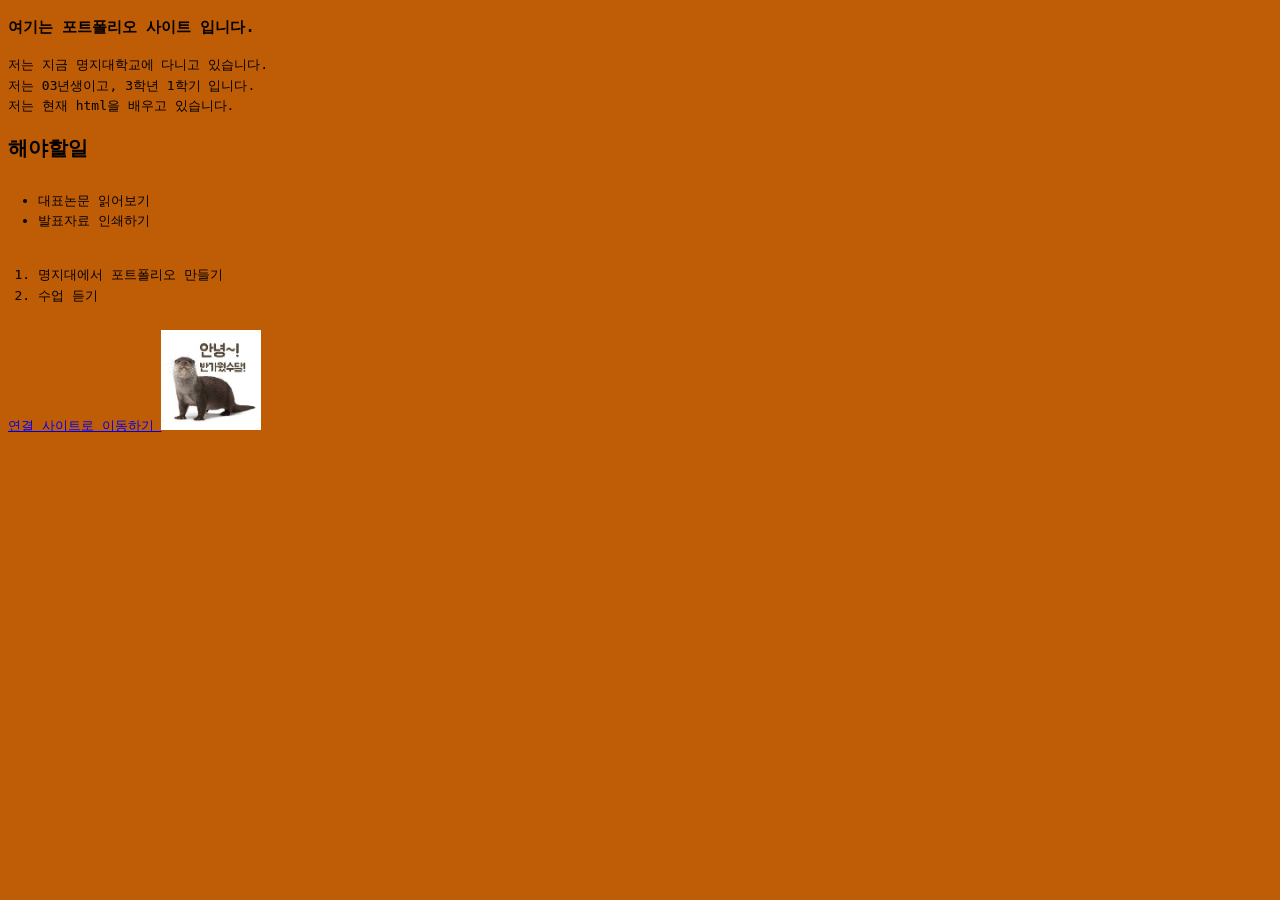
==== index.html @ 7ab789d8 "main 파일 이름 변경(index.html)" ====
<!DOCTYPE html>
<html lang='ko'>
<head>
	<title>황어진의 포트폴리오</title>
	<link rel='stylesheet' href='./main.css'>
</head>
<body>
	<div class='container'>
	<h3>여기는 포트폴리오 사이트 입니다.</h3>
	<p> 저는 지금 명지대학교에 다니고 있습니다. <br>
	저는 03년생이고, 3학년 1학기 입니다. <br>
	저는 현재 html을 배우고 있습니다.</p>
	</div>



	<div>
	<h2>해야할일</h2>
	<ul>
		<li>대표논문 읽어보기</li>
		<li>발표자료 인쇄하기</li>
	</ul>
	<ol>
		<li>명지대에서 포트폴리오 만들기</li>
		<li>수업 듣기</li>
	</ol>
	</div>

	<div>
	<a href='https://www.naver.com/'>
	연결 사이트로 이동하기 </a>

	<img src='./image/sudal.jpg'
	alt='대표이미지사진'>
	</div>

</body>
---- main.css ----
body {
	background : #BF5C06;
	font-family: monospace;
	line-height: 1.6; 
}

ul, ol {
	padding: 10px 30px;
}
img{
	width: 100px;
	height: 100px;
}
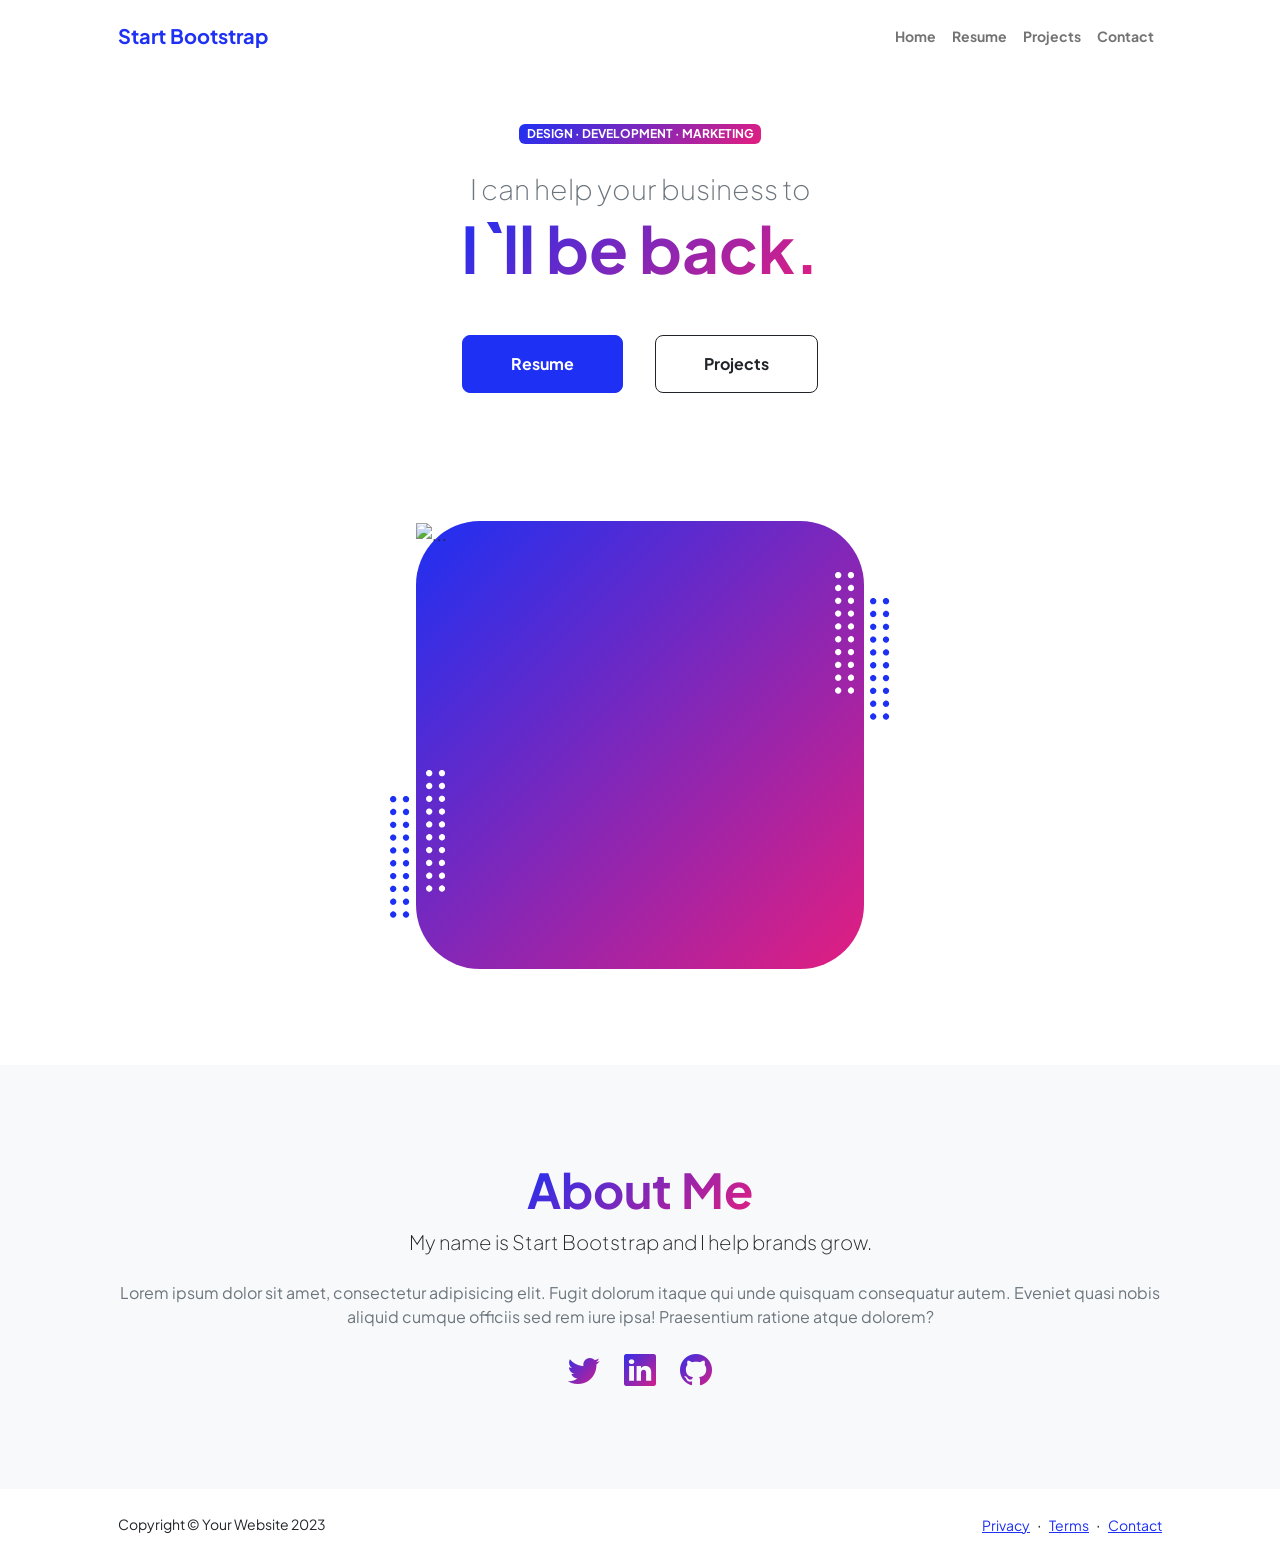
==== commit f69d9b03: "port" ====
--- a/index.html
+++ b/index.html
@@ -1,37 +1,219 @@
 <!DOCTYPE html>
-<html lang='ko'>
-<head>
-	<title>황어진의 포트폴리오</title>
-	<link rel='stylesheet' href='./main.css'>
-</head>
-<body>
-	<div class='container'>
-	<h3>여기는 포트폴리오 사이트 입니다.</h3>
-	<p> 저는 지금 명지대학교에 다니고 있습니다. <br>
-	저는 03년생이고, 3학년 1학기 입니다. <br>
-	저는 현재 html을 배우고 있습니다.</p>
-	</div>
-
-
-
-	<div>
-	<h2>해야할일</h2>
-	<ul>
-		<li>대표논문 읽어보기</li>
-		<li>발표자료 인쇄하기</li>
-	</ul>
-	<ol>
-		<li>명지대에서 포트폴리오 만들기</li>
-		<li>수업 듣기</li>
-	</ol>
-	</div>
-
-	<div>
-	<a href='https://www.naver.com/'>
-	연결 사이트로 이동하기 </a>
-
-	<img src='./image/sudal.jpg'
-	alt='대표이미지사진'>
-	</div>
-
-</body>+<html lang="en">
+    <head>
+        <meta charset="utf-8" />
+        <meta name="viewport" content="width=device-width, initial-scale=1, shrink-to-fit=no" />
+        <meta name="description" content="" />
+        <meta name="author" content="" />
+        <title>Personal - Start Bootstrap Theme</title>
+        <!-- Favicon-->
+        <link rel="icon" type="image/x-icon" href="assets/favicon.ico" />
+        <!-- Custom Google font-->
+        <link rel="preconnect" href="https://fonts.googleapis.com" />
+        <link rel="preconnect" href="https://fonts.gstatic.com" crossorigin />
+        <link href="https://fonts.googleapis.com/css2?family=Plus+Jakarta+Sans:wght@100;200;300;400;500;600;700;800;900&amp;display=swap" rel="stylesheet" />
+        <!-- Bootstrap icons-->
+        <link href="https://cdn.jsdelivr.net/npm/bootstrap-icons@1.8.1/font/bootstrap-icons.css" rel="stylesheet" />
+        <!-- Core theme CSS (includes Bootstrap)-->
+        <link href="css/styles.css" rel="stylesheet" />
+    </head>
+    <body class="d-flex flex-column h-100">
+        <main class="flex-shrink-0">
+            <!-- Navigation-->
+            <nav class="navbar navbar-expand-lg navbar-light bg-white py-3">
+                <div class="container px-5">
+                    <a class="navbar-brand" href="index.html"><span class="fw-bolder text-primary">Start Bootstrap</span></a>
+                    <button class="navbar-toggler" type="button" data-bs-toggle="collapse" data-bs-target="#navbarSupportedContent" aria-controls="navbarSupportedContent" aria-expanded="false" aria-label="Toggle navigation"><span class="navbar-toggler-icon"></span></button>
+                    <div class="collapse navbar-collapse" id="navbarSupportedContent">
+                        <ul class="navbar-nav ms-auto mb-2 mb-lg-0 small fw-bolder">
+                            <li class="nav-item"><a class="nav-link" href="index.html">Home</a></li>
+                            <li class="nav-item"><a class="nav-link" href="resume.html">Resume</a></li>
+                            <li class="nav-item"><a class="nav-link" href="projects.html">Projects</a></li>
+                            <li class="nav-item"><a class="nav-link" href="contact.html">Contact</a></li>
+                        </ul>
+                    </div>
+                </div>
+            </nav>
+            <!-- Header-->
+            <header class="py-5">
+                <div class="container px-5 pb-5">
+                    <div class="row gx-5 align-items-center">
+                        <div class="col-xxl-5">
+                            <!-- Header text content-->
+                            <div class="text-center text-xxl-start">
+                                <div class="badge bg-gradient-primary-to-secondary text-white mb-4"><div class="text-uppercase">Design &middot; Development &middot; Marketing</div></div>
+                                <div class="fs-3 fw-light text-muted">I can help your business to</div>
+                                <h1 class="display-3 fw-bolder mb-5"><span class="text-gradient d-inline">I`ll be back.</span></h1>
+                                <div class="d-grid gap-3 d-sm-flex justify-content-sm-center justify-content-xxl-start mb-3">
+                                    <a class="btn btn-primary btn-lg px-5 py-3 me-sm-3 fs-6 fw-bolder" href="resume.html">Resume</a>
+                                    <a class="btn btn-outline-dark btn-lg px-5 py-3 fs-6 fw-bolder" href="projects.html">Projects</a>
+                                </div>
+                            </div>
+                        </div>
+                        <div class="col-xxl-7">
+                            <!-- Header profile picture-->
+                            <div class="d-flex justify-content-center mt-5 mt-xxl-0">
+                                <div class="profile bg-gradient-primary-to-secondary">
+                                    <!-- TIP: For best results, use a photo with a transparent background like the demo example below-->
+                                    <!-- Watch a tutorial on how to do this on YouTube (link)-->
+                                    <img class="lee-img" src="assets/
+                                    lee.png" alt="..." />
+                                    <div class="dots-1">
+                                        <!-- SVG Dots-->
+                                        <svg version="1.1" xmlns="http://www.w3.org/2000/svg" xmlns:xlink="http://www.w3.org/1999/xlink" x="0px" y="0px" viewBox="0 0 191.6 1215.4" style="enable-background: new 0 0 191.6 1215.4" xml:space="preserve">
+                                            <g transform="translate(0.000000,1280.000000) scale(0.100000,-0.100000)">
+                                                <path d="M227.7,12788.6c-105-35-200-141-222-248c-43-206,163-412,369-369c155,32,275,190,260,339c-11,105-90,213-190,262        C383.7,12801.6,289.7,12808.6,227.7,12788.6z"></path>
+                                                <path d="M1507.7,12788.6c-151-50-253-216-222-362c25-119,136-230,254-255c194-41,395,142,375,339c-11,105-90,213-190,262        C1663.7,12801.6,1569.7,12808.6,1507.7,12788.6z"></path>
+                                                <path d="M227.7,11508.6c-105-35-200-141-222-248c-43-206,163-412,369-369c155,32,275,190,260,339c-11,105-90,213-190,262        C383.7,11521.6,289.7,11528.6,227.7,11508.6z"></path>
+                                                <path d="M1507.7,11508.6c-151-50-253-216-222-362c25-119,136-230,254-255c194-41,395,142,375,339c-11,105-90,213-190,262        C1663.7,11521.6,1569.7,11528.6,1507.7,11508.6z"></path>
+                                                <path d="M227.7,10228.6c-105-35-200-141-222-248c-43-206,163-412,369-369c155,32,275,190,260,339c-11,105-90,213-190,262        C383.7,10241.6,289.7,10248.6,227.7,10228.6z"></path>
+                                                <path d="M1507.7,10228.6c-105-35-200-141-222-248c-43-206,163-412,369-369c155,32,275,190,260,339c-11,105-90,213-190,262        C1663.7,10241.6,1569.7,10248.6,1507.7,10228.6z"></path>
+                                                <path d="M227.7,8948.6c-105-35-200-141-222-248c-43-206,163-412,369-369c155,32,275,190,260,339c-11,105-90,213-190,262        C383.7,8961.6,289.7,8968.6,227.7,8948.6z"></path>
+                                                <path d="M1507.7,8948.6c-105-35-200-141-222-248c-43-206,163-412,369-369c155,32,275,190,260,339c-11,105-90,213-190,262        C1663.7,8961.6,1569.7,8968.6,1507.7,8948.6z"></path>
+                                                <path d="M227.7,7668.6c-105-35-200-141-222-248c-43-206,163-412,369-369c155,32,275,190,260,339c-11,105-90,213-190,262        C383.7,7681.6,289.7,7688.6,227.7,7668.6z"></path>
+                                                <path d="M1507.7,7668.6c-105-35-200-141-222-248c-43-206,163-412,369-369c155,32,275,190,260,339c-11,105-90,213-190,262        C1663.7,7681.6,1569.7,7688.6,1507.7,7668.6z"></path>
+                                                <path d="M227.7,6388.6c-105-35-200-141-222-248c-43-206,163-412,369-369c155,32,275,190,260,339c-11,105-90,213-190,262        C383.7,6401.6,289.7,6408.6,227.7,6388.6z"></path>
+                                                <path d="M1507.7,6388.6c-105-35-200-141-222-248c-43-206,163-412,369-369c155,32,275,190,260,339c-11,105-90,213-190,262        C1663.7,6401.6,1569.7,6408.6,1507.7,6388.6z"></path>
+                                                <path d="M227.7,5108.6c-105-35-200-141-222-248c-43-206,163-412,369-369c155,32,275,190,260,339c-11,105-90,213-190,262        C383.7,5121.6,289.7,5128.6,227.7,5108.6z"></path>
+                                                <path d="M1507.7,5108.6c-105-35-200-141-222-248c-43-206,163-412,369-369c155,32,275,190,260,339c-11,105-90,213-190,262        C1663.7,5121.6,1569.7,5128.6,1507.7,5108.6z"></path>
+                                                <path d="M227.7,3828.6c-105-35-200-141-222-248c-43-206,163-412,369-369c155,32,275,190,260,339c-11,105-90,213-190,262        C383.7,3841.6,289.7,3848.6,227.7,3828.6z"></path>
+                                                <path d="M1507.7,3828.6c-105-35-200-141-222-248c-43-206,163-412,369-369c155,32,275,190,260,339c-11,105-90,213-190,262        C1663.7,3841.6,1569.7,3848.6,1507.7,3828.6z"></path>
+                                                <path d="M227.7,2548.6c-105-35-200-141-222-248c-43-206,163-412,369-369c155,32,275,190,260,339c-11,105-90,213-190,262        C383.7,2561.6,289.7,2568.6,227.7,2548.6z"></path>
+                                                <path d="M1507.7,2548.6c-105-35-200-141-222-248c-43-206,163-412,369-369c155,32,275,190,260,339c-11,105-90,213-190,262        C1663.7,2561.6,1569.7,2568.6,1507.7,2548.6z"></path>
+                                                <path d="M227.7,1268.6c-105-35-200-141-222-248c-43-206,163-412,369-369c155,32,275,190,260,339c-11,105-90,213-190,262        C383.7,1281.6,289.7,1288.6,227.7,1268.6z"></path>
+                                                <path d="M1507.7,1268.6c-105-35-200-141-222-248c-43-206,163-412,369-369c155,32,275,190,260,339c-11,105-90,213-190,262        C1663.7,1281.6,1569.7,1288.6,1507.7,1268.6z"></path>
+                                            </g>
+                                        </svg>
+                                        <!-- END of SVG dots-->
+                                    </div>
+                                    <div class="dots-2">
+                                        <!-- SVG Dots-->
+                                        <svg version="1.1" xmlns="http://www.w3.org/2000/svg" xmlns:xlink="http://www.w3.org/1999/xlink" x="0px" y="0px" viewBox="0 0 191.6 1215.4" style="enable-background: new 0 0 191.6 1215.4" xml:space="preserve">
+                                            <g transform="translate(0.000000,1280.000000) scale(0.100000,-0.100000)">
+                                                <path d="M227.7,12788.6c-105-35-200-141-222-248c-43-206,163-412,369-369c155,32,275,190,260,339c-11,105-90,213-190,262        C383.7,12801.6,289.7,12808.6,227.7,12788.6z"></path>
+                                                <path d="M1507.7,12788.6c-151-50-253-216-222-362c25-119,136-230,254-255c194-41,395,142,375,339c-11,105-90,213-190,262        C1663.7,12801.6,1569.7,12808.6,1507.7,12788.6z"></path>
+                                                <path d="M227.7,11508.6c-105-35-200-141-222-248c-43-206,163-412,369-369c155,32,275,190,260,339c-11,105-90,213-190,262        C383.7,11521.6,289.7,11528.6,227.7,11508.6z"></path>
+                                                <path d="M1507.7,11508.6c-151-50-253-216-222-362c25-119,136-230,254-255c194-41,395,142,375,339c-11,105-90,213-190,262        C1663.7,11521.6,1569.7,11528.6,1507.7,11508.6z"></path>
+                                                <path d="M227.7,10228.6c-105-35-200-141-222-248c-43-206,163-412,369-369c155,32,275,190,260,339c-11,105-90,213-190,262        C383.7,10241.6,289.7,10248.6,227.7,10228.6z"></path>
+                                                <path d="M1507.7,10228.6c-105-35-200-141-222-248c-43-206,163-412,369-369c155,32,275,190,260,339c-11,105-90,213-190,262        C1663.7,10241.6,1569.7,10248.6,1507.7,10228.6z"></path>
+                                                <path d="M227.7,8948.6c-105-35-200-141-222-248c-43-206,163-412,369-369c155,32,275,190,260,339c-11,105-90,213-190,262        C383.7,8961.6,289.7,8968.6,227.7,8948.6z"></path>
+                                                <path d="M1507.7,8948.6c-105-35-200-141-222-248c-43-206,163-412,369-369c155,32,275,190,260,339c-11,105-90,213-190,262        C1663.7,8961.6,1569.7,8968.6,1507.7,8948.6z"></path>
+                                                <path d="M227.7,7668.6c-105-35-200-141-222-248c-43-206,163-412,369-369c155,32,275,190,260,339c-11,105-90,213-190,262        C383.7,7681.6,289.7,7688.6,227.7,7668.6z"></path>
+                                                <path d="M1507.7,7668.6c-105-35-200-141-222-248c-43-206,163-412,369-369c155,32,275,190,260,339c-11,105-90,213-190,262        C1663.7,7681.6,1569.7,7688.6,1507.7,7668.6z"></path>
+                                                <path d="M227.7,6388.6c-105-35-200-141-222-248c-43-206,163-412,369-369c155,32,275,190,260,339c-11,105-90,213-190,262        C383.7,6401.6,289.7,6408.6,227.7,6388.6z"></path>
+                                                <path d="M1507.7,6388.6c-105-35-200-141-222-248c-43-206,163-412,369-369c155,32,275,190,260,339c-11,105-90,213-190,262        C1663.7,6401.6,1569.7,6408.6,1507.7,6388.6z"></path>
+                                                <path d="M227.7,5108.6c-105-35-200-141-222-248c-43-206,163-412,369-369c155,32,275,190,260,339c-11,105-90,213-190,262        C383.7,5121.6,289.7,5128.6,227.7,5108.6z"></path>
+                                                <path d="M1507.7,5108.6c-105-35-200-141-222-248c-43-206,163-412,369-369c155,32,275,190,260,339c-11,105-90,213-190,262        C1663.7,5121.6,1569.7,5128.6,1507.7,5108.6z"></path>
+                                                <path d="M227.7,3828.6c-105-35-200-141-222-248c-43-206,163-412,369-369c155,32,275,190,260,339c-11,105-90,213-190,262        C383.7,3841.6,289.7,3848.6,227.7,3828.6z"></path>
+                                                <path d="M1507.7,3828.6c-105-35-200-141-222-248c-43-206,163-412,369-369c155,32,275,190,260,339c-11,105-90,213-190,262        C1663.7,3841.6,1569.7,3848.6,1507.7,3828.6z"></path>
+                                                <path d="M227.7,2548.6c-105-35-200-141-222-248c-43-206,163-412,369-369c155,32,275,190,260,339c-11,105-90,213-190,262        C383.7,2561.6,289.7,2568.6,227.7,2548.6z"></path>
+                                                <path d="M1507.7,2548.6c-105-35-200-141-222-248c-43-206,163-412,369-369c155,32,275,190,260,339c-11,105-90,213-190,262        C1663.7,2561.6,1569.7,2568.6,1507.7,2548.6z"></path>
+                                                <path d="M227.7,1268.6c-105-35-200-141-222-248c-43-206,163-412,369-369c155,32,275,190,260,339c-11,105-90,213-190,262        C383.7,1281.6,289.7,1288.6,227.7,1268.6z"></path>
+                                                <path d="M1507.7,1268.6c-105-35-200-141-222-248c-43-206,163-412,369-369c155,32,275,190,260,339c-11,105-90,213-190,262        C1663.7,1281.6,1569.7,1288.6,1507.7,1268.6z"></path>
+                                            </g>
+                                        </svg>
+                                        <!-- END of SVG dots-->
+                                    </div>
+                                    <div class="dots-3">
+                                        <!-- SVG Dots-->
+                                        <svg version="1.1" xmlns="http://www.w3.org/2000/svg" xmlns:xlink="http://www.w3.org/1999/xlink" x="0px" y="0px" viewBox="0 0 191.6 1215.4" style="enable-background: new 0 0 191.6 1215.4" xml:space="preserve">
+                                            <g transform="translate(0.000000,1280.000000) scale(0.100000,-0.100000)">
+                                                <path d="M227.7,12788.6c-105-35-200-141-222-248c-43-206,163-412,369-369c155,32,275,190,260,339c-11,105-90,213-190,262        C383.7,12801.6,289.7,12808.6,227.7,12788.6z"></path>
+                                                <path d="M1507.7,12788.6c-151-50-253-216-222-362c25-119,136-230,254-255c194-41,395,142,375,339c-11,105-90,213-190,262        C1663.7,12801.6,1569.7,12808.6,1507.7,12788.6z"></path>
+                                                <path d="M227.7,11508.6c-105-35-200-141-222-248c-43-206,163-412,369-369c155,32,275,190,260,339c-11,105-90,213-190,262        C383.7,11521.6,289.7,11528.6,227.7,11508.6z"></path>
+                                                <path d="M1507.7,11508.6c-151-50-253-216-222-362c25-119,136-230,254-255c194-41,395,142,375,339c-11,105-90,213-190,262        C1663.7,11521.6,1569.7,11528.6,1507.7,11508.6z"></path>
+                                                <path d="M227.7,10228.6c-105-35-200-141-222-248c-43-206,163-412,369-369c155,32,275,190,260,339c-11,105-90,213-190,262        C383.7,10241.6,289.7,10248.6,227.7,10228.6z"></path>
+                                                <path d="M1507.7,10228.6c-105-35-200-141-222-248c-43-206,163-412,369-369c155,32,275,190,260,339c-11,105-90,213-190,262        C1663.7,10241.6,1569.7,10248.6,1507.7,10228.6z"></path>
+                                                <path d="M227.7,8948.6c-105-35-200-141-222-248c-43-206,163-412,369-369c155,32,275,190,260,339c-11,105-90,213-190,262        C383.7,8961.6,289.7,8968.6,227.7,8948.6z"></path>
+                                                <path d="M1507.7,8948.6c-105-35-200-141-222-248c-43-206,163-412,369-369c155,32,275,190,260,339c-11,105-90,213-190,262        C1663.7,8961.6,1569.7,8968.6,1507.7,8948.6z"></path>
+                                                <path d="M227.7,7668.6c-105-35-200-141-222-248c-43-206,163-412,369-369c155,32,275,190,260,339c-11,105-90,213-190,262        C383.7,7681.6,289.7,7688.6,227.7,7668.6z"></path>
+                                                <path d="M1507.7,7668.6c-105-35-200-141-222-248c-43-206,163-412,369-369c155,32,275,190,260,339c-11,105-90,213-190,262        C1663.7,7681.6,1569.7,7688.6,1507.7,7668.6z"></path>
+                                                <path d="M227.7,6388.6c-105-35-200-141-222-248c-43-206,163-412,369-369c155,32,275,190,260,339c-11,105-90,213-190,262        C383.7,6401.6,289.7,6408.6,227.7,6388.6z"></path>
+                                                <path d="M1507.7,6388.6c-105-35-200-141-222-248c-43-206,163-412,369-369c155,32,275,190,260,339c-11,105-90,213-190,262        C1663.7,6401.6,1569.7,6408.6,1507.7,6388.6z"></path>
+                                                <path d="M227.7,5108.6c-105-35-200-141-222-248c-43-206,163-412,369-369c155,32,275,190,260,339c-11,105-90,213-190,262        C383.7,5121.6,289.7,5128.6,227.7,5108.6z"></path>
+                                                <path d="M1507.7,5108.6c-105-35-200-141-222-248c-43-206,163-412,369-369c155,32,275,190,260,339c-11,105-90,213-190,262        C1663.7,5121.6,1569.7,5128.6,1507.7,5108.6z"></path>
+                                                <path d="M227.7,3828.6c-105-35-200-141-222-248c-43-206,163-412,369-369c155,32,275,190,260,339c-11,105-90,213-190,262        C383.7,3841.6,289.7,3848.6,227.7,3828.6z"></path>
+                                                <path d="M1507.7,3828.6c-105-35-200-141-222-248c-43-206,163-412,369-369c155,32,275,190,260,339c-11,105-90,213-190,262        C1663.7,3841.6,1569.7,3848.6,1507.7,3828.6z"></path>
+                                                <path d="M227.7,2548.6c-105-35-200-141-222-248c-43-206,163-412,369-369c155,32,275,190,260,339c-11,105-90,213-190,262        C383.7,2561.6,289.7,2568.6,227.7,2548.6z"></path>
+                                                <path d="M1507.7,2548.6c-105-35-200-141-222-248c-43-206,163-412,369-369c155,32,275,190,260,339c-11,105-90,213-190,262        C1663.7,2561.6,1569.7,2568.6,1507.7,2548.6z"></path>
+                                                <path d="M227.7,1268.6c-105-35-200-141-222-248c-43-206,163-412,369-369c155,32,275,190,260,339c-11,105-90,213-190,262        C383.7,1281.6,289.7,1288.6,227.7,1268.6z"></path>
+                                                <path d="M1507.7,1268.6c-105-35-200-141-222-248c-43-206,163-412,369-369c155,32,275,190,260,339c-11,105-90,213-190,262        C1663.7,1281.6,1569.7,1288.6,1507.7,1268.6z"></path>
+                                            </g>
+                                        </svg>
+                                        <!-- END of SVG dots-->
+                                    </div>
+                                    <div class="dots-4">
+                                        <!-- SVG Dots-->
+                                        <svg version="1.1" xmlns="http://www.w3.org/2000/svg" xmlns:xlink="http://www.w3.org/1999/xlink" x="0px" y="0px" viewBox="0 0 191.6 1215.4" style="enable-background: new 0 0 191.6 1215.4" xml:space="preserve">
+                                            <g transform="translate(0.000000,1280.000000) scale(0.100000,-0.100000)">
+                                                <path d="M227.7,12788.6c-105-35-200-141-222-248c-43-206,163-412,369-369c155,32,275,190,260,339c-11,105-90,213-190,262        C383.7,12801.6,289.7,12808.6,227.7,12788.6z"></path>
+                                                <path d="M1507.7,12788.6c-151-50-253-216-222-362c25-119,136-230,254-255c194-41,395,142,375,339c-11,105-90,213-190,262        C1663.7,12801.6,1569.7,12808.6,1507.7,12788.6z"></path>
+                                                <path d="M227.7,11508.6c-105-35-200-141-222-248c-43-206,163-412,369-369c155,32,275,190,260,339c-11,105-90,213-190,262        C383.7,11521.6,289.7,11528.6,227.7,11508.6z"></path>
+                                                <path d="M1507.7,11508.6c-151-50-253-216-222-362c25-119,136-230,254-255c194-41,395,142,375,339c-11,105-90,213-190,262        C1663.7,11521.6,1569.7,11528.6,1507.7,11508.6z"></path>
+                                                <path d="M227.7,10228.6c-105-35-200-141-222-248c-43-206,163-412,369-369c155,32,275,190,260,339c-11,105-90,213-190,262        C383.7,10241.6,289.7,10248.6,227.7,10228.6z"></path>
+                                                <path d="M1507.7,10228.6c-105-35-200-141-222-248c-43-206,163-412,369-369c155,32,275,190,260,339c-11,105-90,213-190,262        C1663.7,10241.6,1569.7,10248.6,1507.7,10228.6z"></path>
+                                                <path d="M227.7,8948.6c-105-35-200-141-222-248c-43-206,163-412,369-369c155,32,275,190,260,339c-11,105-90,213-190,262        C383.7,8961.6,289.7,8968.6,227.7,8948.6z"></path>
+                                                <path d="M1507.7,8948.6c-105-35-200-141-222-248c-43-206,163-412,369-369c155,32,275,190,260,339c-11,105-90,213-190,262        C1663.7,8961.6,1569.7,8968.6,1507.7,8948.6z"></path>
+                                                <path d="M227.7,7668.6c-105-35-200-141-222-248c-43-206,163-412,369-369c155,32,275,190,260,339c-11,105-90,213-190,262        C383.7,7681.6,289.7,7688.6,227.7,7668.6z"></path>
+                                                <path d="M1507.7,7668.6c-105-35-200-141-222-248c-43-206,163-412,369-369c155,32,275,190,260,339c-11,105-90,213-190,262        C1663.7,7681.6,1569.7,7688.6,1507.7,7668.6z"></path>
+                                                <path d="M227.7,6388.6c-105-35-200-141-222-248c-43-206,163-412,369-369c155,32,275,190,260,339c-11,105-90,213-190,262        C383.7,6401.6,289.7,6408.6,227.7,6388.6z"></path>
+                                                <path d="M1507.7,6388.6c-105-35-200-141-222-248c-43-206,163-412,369-369c155,32,275,190,260,339c-11,105-90,213-190,262        C1663.7,6401.6,1569.7,6408.6,1507.7,6388.6z"></path>
+                                                <path d="M227.7,5108.6c-105-35-200-141-222-248c-43-206,163-412,369-369c155,32,275,190,260,339c-11,105-90,213-190,262        C383.7,5121.6,289.7,5128.6,227.7,5108.6z"></path>
+                                                <path d="M1507.7,5108.6c-105-35-200-141-222-248c-43-206,163-412,369-369c155,32,275,190,260,339c-11,105-90,213-190,262        C1663.7,5121.6,1569.7,5128.6,1507.7,5108.6z"></path>
+                                                <path d="M227.7,3828.6c-105-35-200-141-222-248c-43-206,163-412,369-369c155,32,275,190,260,339c-11,105-90,213-190,262        C383.7,3841.6,289.7,3848.6,227.7,3828.6z"></path>
+                                                <path d="M1507.7,3828.6c-105-35-200-141-222-248c-43-206,163-412,369-369c155,32,275,190,260,339c-11,105-90,213-190,262        C1663.7,3841.6,1569.7,3848.6,1507.7,3828.6z"></path>
+                                                <path d="M227.7,2548.6c-105-35-200-141-222-248c-43-206,163-412,369-369c155,32,275,190,260,339c-11,105-90,213-190,262        C383.7,2561.6,289.7,2568.6,227.7,2548.6z"></path>
+                                                <path d="M1507.7,2548.6c-105-35-200-141-222-248c-43-206,163-412,369-369c155,32,275,190,260,339c-11,105-90,213-190,262        C1663.7,2561.6,1569.7,2568.6,1507.7,2548.6z"></path>
+                                                <path d="M227.7,1268.6c-105-35-200-141-222-248c-43-206,163-412,369-369c155,32,275,190,260,339c-11,105-90,213-190,262        C383.7,1281.6,289.7,1288.6,227.7,1268.6z"></path>
+                                                <path d="M1507.7,1268.6c-105-35-200-141-222-248c-43-206,163-412,369-369c155,32,275,190,260,339c-11,105-90,213-190,262        C1663.7,1281.6,1569.7,1288.6,1507.7,1268.6z"></path>
+                                            </g>
+                                        </svg>
+                                        <!-- END of SVG dots-->
+                                    </div>
+                                </div>
+                            </div>
+                        </div>
+                    </div>
+                </div>
+            </header>
+            <!-- About Section-->
+            <section class="bg-light py-5">
+                <div class="container px-5">
+                    <div class="row gx-5 justify-content-center">
+                        <div class="col-xxl-8">
+                            <div class="text-center my-5">
+                                <h2 class="display-5 fw-bolder"><span class="text-gradient d-inline">About Me</span></h2>
+                                <p class="lead fw-light mb-4">My name is Start Bootstrap and I help brands grow.</p>
+                                <p class="text-muted">Lorem ipsum dolor sit amet, consectetur adipisicing elit. Fugit dolorum itaque qui unde quisquam consequatur autem. Eveniet quasi nobis aliquid cumque officiis sed rem iure ipsa! Praesentium ratione atque dolorem?</p>
+                                <div class="d-flex justify-content-center fs-2 gap-4">
+                                    <a class="text-gradient" href="#!"><i class="bi bi-twitter"></i></a>
+                                    <a class="text-gradient" href="#!"><i class="bi bi-linkedin"></i></a>
+                                    <a class="text-gradient" href="#!"><i class="bi bi-github"></i></a>
+                                </div>
+                            </div>
+                        </div>
+                    </div>
+                </div>
+            </section>
+        </main>
+        <!-- Footer-->
+        <footer class="bg-white py-4 mt-auto">
+            <div class="container px-5">
+                <div class="row align-items-center justify-content-between flex-column flex-sm-row">
+                    <div class="col-auto"><div class="small m-0">Copyright &copy; Your Website 2023</div></div>
+                    <div class="col-auto">
+                        <a class="small" href="#!">Privacy</a>
+                        <span class="mx-1">&middot;</span>
+                        <a class="small" href="#!">Terms</a>
+                        <span class="mx-1">&middot;</span>
+                        <a class="small" href="#!">Contact</a>
+                    </div>
+                </div>
+            </div>
+        </footer>
+        <!-- Bootstrap core JS-->
+        <script src="https://cdn.jsdelivr.net/npm/bootstrap@5.2.3/dist/js/bootstrap.bundle.min.js"></script>
+        <!-- Core theme JS-->
+        <script src="js/scripts.js"></script>
+    </body>
+</html>
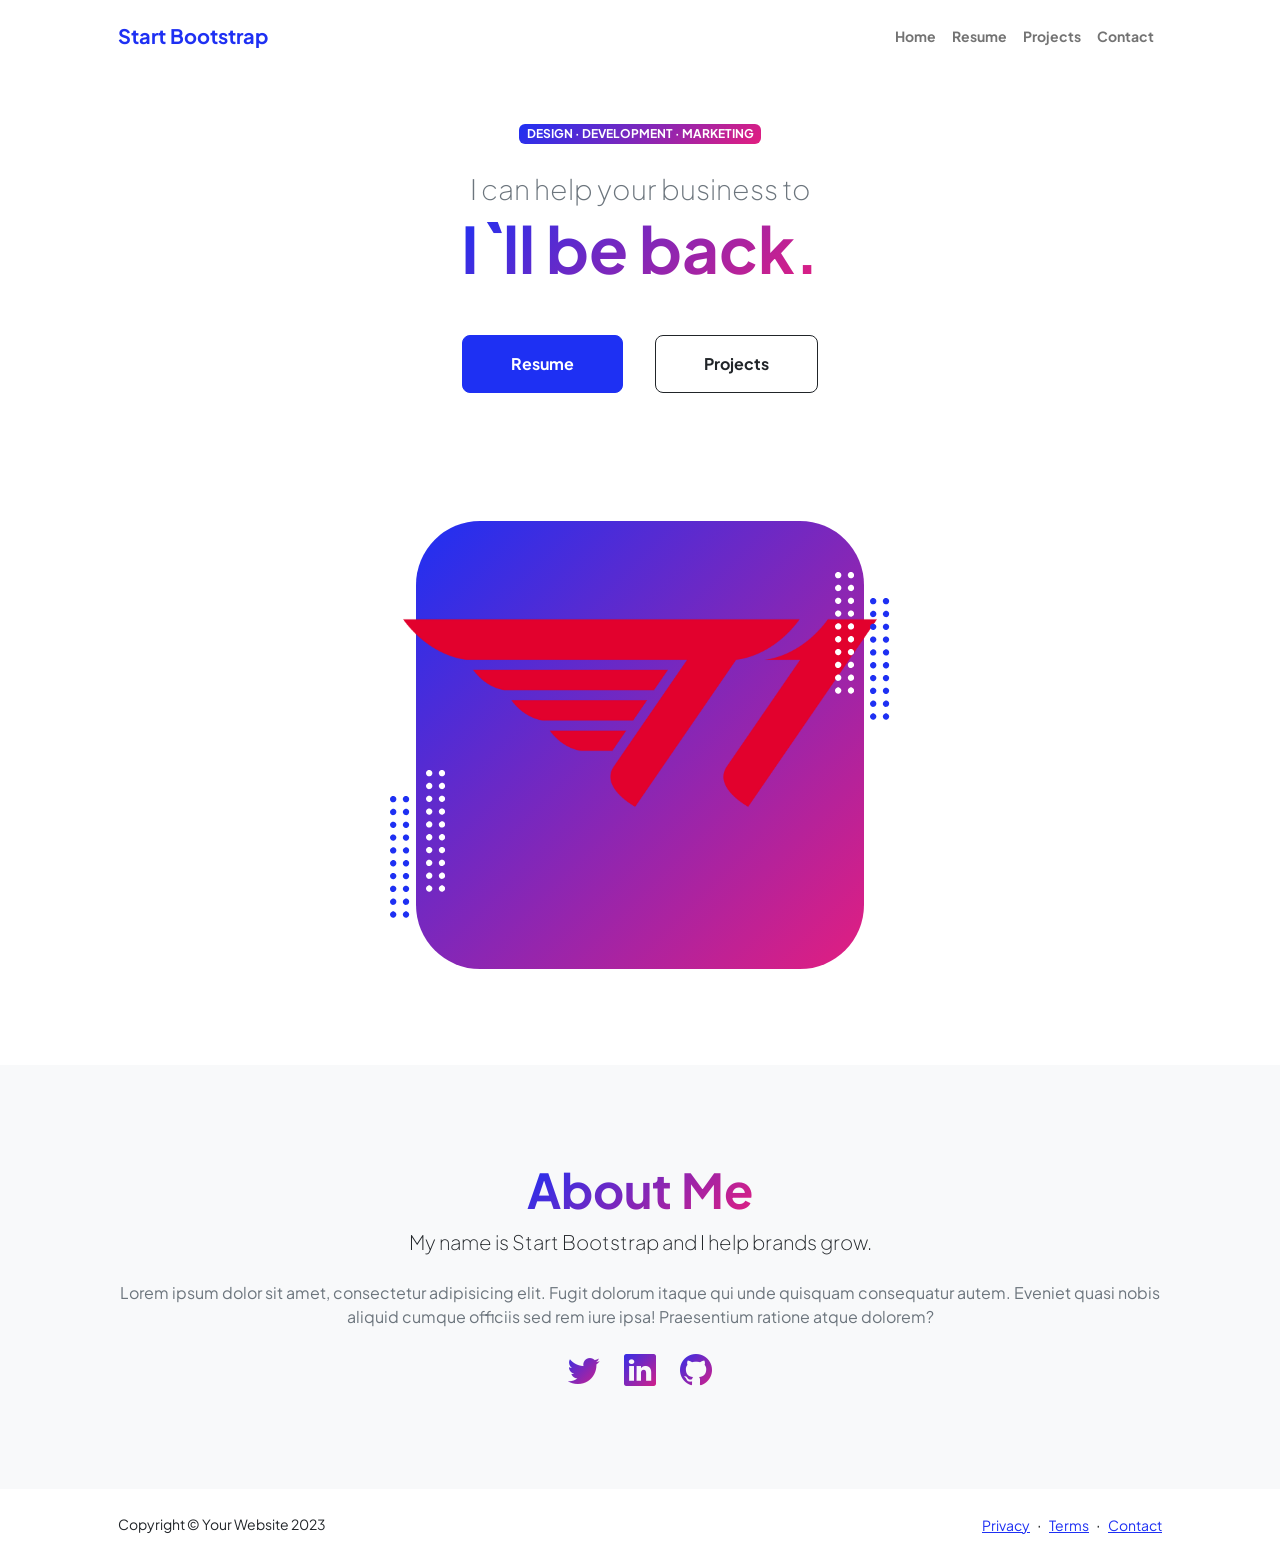
==== commit 043acf0f: "real complet" ====
--- a/index.html
+++ b/index.html
@@ -56,8 +56,7 @@
                                 <div class="profile bg-gradient-primary-to-secondary">
                                     <!-- TIP: For best results, use a photo with a transparent background like the demo example below-->
                                     <!-- Watch a tutorial on how to do this on YouTube (link)-->
-                                    <img class="lee-img" src="assets/
-                                    lee.png" alt="..." />
+                                    <img class="profile-img" src="assets/profile.png" alt="..." />
                                     <div class="dots-1">
                                         <!-- SVG Dots-->
                                         <svg version="1.1" xmlns="http://www.w3.org/2000/svg" xmlns:xlink="http://www.w3.org/1999/xlink" x="0px" y="0px" viewBox="0 0 191.6 1215.4" style="enable-background: new 0 0 191.6 1215.4" xml:space="preserve">
